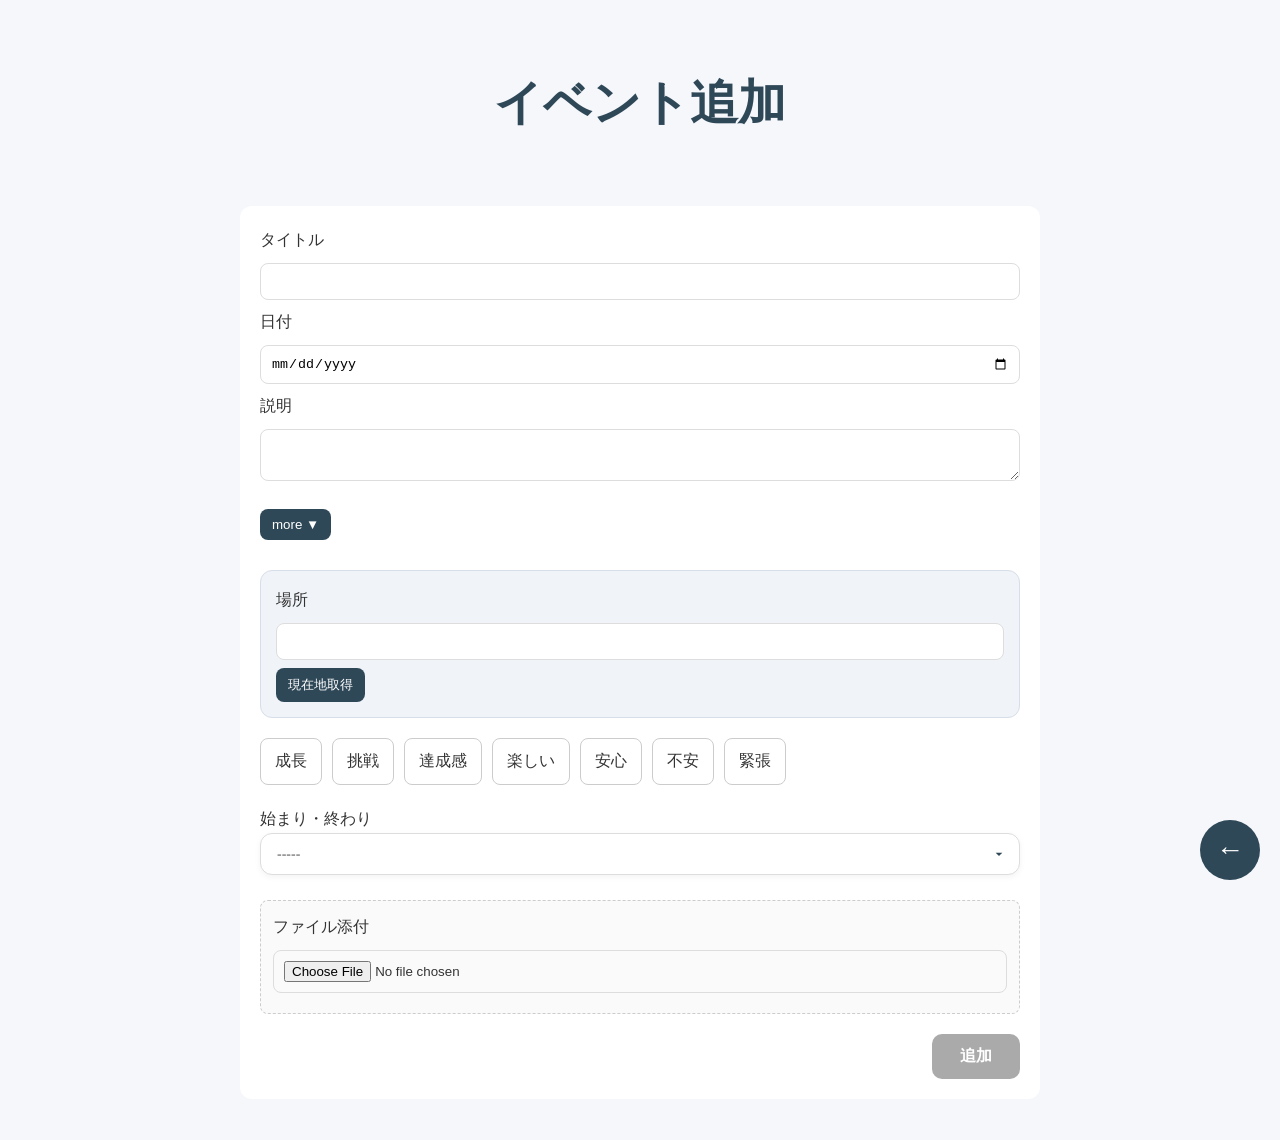
==== pages/add.html @ 01d5a5b8 "Add files via upload" ====
<!DOCTYPE html>
<html lang="ja">

<head>
    <meta charset="UTF-8">
    <meta name="viewport" content="width=device-width, initial-scale=1.0">
    <title>Life Log - add</title>
    <link rel="stylesheet" href="/css/style.css">
</head>

<body>

<header>
    <h1>イベント追加</h1>
</header>

<form class="form-area" onsubmit="return false;">

    <label>タイトル</label>
    <input type="text" id="title">

    <label>日付</label>
    <input type="date" id="date">

    <label>説明</label>
    <textarea id="description"></textarea>

    <!-- ✅ moreボタン -->
    <button type="button" id="toggleMore" class="more-btn">
        more ▼
    </button>

    <!-- ✅ 深掘りエリア -->
    <div id="moreSection" style="display:none;">

        <h3>振り返り（深掘り）</h3>

        <div class="form-group">
            <label>何をしたか（行動）</label>
            <textarea id="action"></textarea>
        </div>

        <div class="form-group">
            <label>どう感じたか（感情）</label>
            <textarea id="feeling"></textarea>
        </div>

        <div class="form-group">
            <label>なぜそう感じたか</label>
            <textarea id="reason"></textarea>
        </div>

        <div class="form-group">
            <label>得たもの・学び</label>
            <textarea id="learning"></textarea>
        </div>

        <div class="form-group">
            <label>今の自分への影響</label>
            <textarea id="impact"></textarea>
        </div>

        <hr>

        <h3>就活用（ガクチカ）</h3>

        <div class="form-group">
            <label>課題</label>
            <textarea id="problem"></textarea>
        </div>

        <div class="form-group">
            <label>工夫・行動</label>
            <textarea id="actionDetail"></textarea>
        </div>

        <div class="form-group">
            <label>結果</label>
            <textarea id="result"></textarea>
        </div>

        <hr>

        <h3>価値観・性格</h3>

        <div class="form-group">
            <label>自分らしさが出た点</label>
            <textarea id="strength"></textarea>
        </div>

        <div class="form-group">
            <label>弱さ・課題</label>
            <textarea id="weakness"></textarea>
        </div>

    </div>


    <div class="location-box">
        <label>場所</label>
        <input type="text" id="location">
        <button type="button" onclick="setCurrentLocation()">現在地取得</button>
        <p id="locationStatus"></p>
    </div>

    <div class="emotion-form">
        <label class="emotion-box"><input type="checkbox" value="成長"><span>成長</span></label>
        <label class="emotion-box"><input type="checkbox" value="挑戦"><span>挑戦</span></label>
        <label class="emotion-box"><input type="checkbox" value="達成感"><span>達成感</span></label>
        <label class="emotion-box"><input type="checkbox" value="楽しい"><span>楽しい</span></label>
        <label class="emotion-box"><input type="checkbox" value="安心"><span>安心</span></label>
        <label class="emotion-box"><input type="checkbox" value="不安"><span>不安</span></label>
        <label class="emotion-box"><input type="checkbox" value="緊張"><span>緊張</span></label>
    </div>
    
    <label>始まり・終わり</label>
    <select id="lifeStage">
        <option value="">-----</option>
        <option value="start">🚀 始まり</option>
        <option value="end">🏁 終わり</option>
    </select>

    <div id="colorPickerBox" style="display:none;">
        <label>背景色</label>

        <div class="color-palette" id="colorPalette">

            <div class="color-dot" data-color="#e3f2fd" style="background:#e3f2fd"></div>
            <div class="color-dot" data-color="#e8f5e9" style="background:#e8f5e9"></div>
            <div class="color-dot" data-color="#fff3e0" style="background:#fff3e0"></div>
            <div class="color-dot" data-color="#fce4ec" style="background:#fce4ec"></div>
            <div class="color-dot" data-color="#ede7f6" style="background:#ede7f6"></div>
            <div class="color-dot" data-color="#f3e5f5" style="background:#f3e5f5"></div>
            <div class="color-dot" data-color="#e0f2f1" style="background:#e0f2f1"></div>
            <div class="color-dot" data-color="#fffde7" style="background:#fffde7"></div>
            <div class="color-dot" data-color="#efebe9" style="background:#efebe9"></div>

        </div>

        <input type="hidden" id="bgColor">
    </div>

    <!-- ファイル -->
    <div class="file-box">
        <label>ファイル添付</label>
        <input type="file" id="fileInput">
        <p id="fileStatus"></p>
    </div>

    <div class="form-footer">
        <button type="button" id="addBtn" onclick="addEvent()" disabled>追加</button>
    </div>

</form>

<!-- FAB -->
<a href="../index.html" class="fab-button" aria-label="タイムラインへ戻る">
    ←
</a>

<script src="../js/data/dataManager.js"></script>
<script src="../js/add.js"></script>

</body>
</html>
---- css/style.css ----
/* =========================
   ベース設定
========================= */
* {
    margin: 0;
    padding: 0;
    box-sizing: border-box;
}

html {
    scroll-behavior: smooth;
}

body {
    font-family: "Yu Gothic", sans-serif;
    background-color: #f5f7fa;
    color: #333;
    line-height: 1.8;
}

/* =========================
   フォーカス（アクセシビリティ改善）
========================= */
input:focus,
textarea:focus {
    outline: none;
    border: 1px solid #2f4858;
    box-shadow: 0 0 0 3px rgba(47, 72, 88, 0.15);
}

/* =========================
   モーダル表示制御
========================= */
body.modal-open {
    overflow: hidden;
}

body.modal-open .fab-button {
    opacity: 0;
    pointer-events: none;
}

/* =========================
   ヘッダー
========================= */
header {
    text-align: center;
    padding: 60px 20px 40px;
}

header h1 {
    font-size: 48px;
    color: #2f4858;
}

/* =========================
   タイムライン
========================= */
.timeline {
    width: 90%;
    max-width: 1000px;
    margin: 50px auto 80px;
    position: relative;
}

/* 縦線 */
.timeline::before {
    content: "";
    position: absolute;
    top: 0;
    left: 120px;
    width: 4px;
    height: 100%;
    background: var(--line-bg);
}

/* =========================
   タイムラインアイテム
========================= */
.timeline-item {
    display: flex;
    margin-bottom: 50px;
    position: relative;
}

/* 年・月 */
.timeline-year,
.timeline-month {
    width: 60px;
    text-align: right;
    padding-right: 30px;
    font-weight: bold;
    white-space: nowrap;
}

.timeline-year {
    position: relative;
    top: 10px;
}

.timeline-month {
    position: relative;
    top: 15px;
}

.year-big {
    font-size: 22px;
    color: #2f4858;
}

.month-small {
    font-size: 16px;
    color: #666;
}

/* コンテンツ */
.timeline-content {
    flex: 1;
    position: relative;
    padding-left: 20px;
}

/* ドット */
.timeline-dot {
    position: absolute;
    top: 20px;
    left: 2px;
    transform: translateX(-50%);
    width: 18px;
    height: 18px;
    background: #5b7c99;
    border-radius: 50%;
}

/* =========================
   カード
========================= */
.event-card {
    background: white;
    border-radius: 18px;
    padding: 20px;
    box-shadow: 0 4px 12px rgba(0,0,0,0.08);
    position: relative; 
    transition: 0.2s ease;
}

/* =========================
   タイトル
========================= */
.title {
    font-weight: 600;
    font-size: 25px;
    color: #2f4858;
}


/* =========================
   日付・場所（メタ情報）
========================= */
.meta {
    font-size: 13px;
    color: #888;
    margin-top: 2px;
}


/* =========================
   説明
========================= */
.desc {
    margin-top: 10px;
    margin-bottom: 10px;
    line-height: 1.1;
    white-space: pre-line;
}

.event-card:hover {
    transform: translateY(-2px);
}

/* 編集ボタン */
.edit-btn {
    position: absolute;

    bottom: 10px;
    right: 10px;

    background: #4caf50;
    color: white;
    border: none;
    padding: 6px 12px;
    border-radius: 8px;

    opacity: 0.8;
    transition: 0.2s;
}

.edit-btn:hover {
    opacity: 1;
    cursor: pointer;
}

.fav-btn {
    position: absolute;
    top: 0px;
    right: 10px;
    background: transparent;
    border: none;
    font-size: 30px;
    color: #ccc;
    cursor: pointer;
    transition: 0.2s;
}

.fav-btn.active {
    color: gold;
}

.fav-btn:hover {
    transform: scale(1.2);
}

#favOnly {
    margin-right: 6px;
}


/* =========================
   タグ
========================= */
.emotion-tags {
    display: flex;
    flex-wrap: wrap;
    gap: 8px;
    margin-top: 10px;
}

.tag {
    display: inline-block;
    padding: 6px 14px;
    border-radius: 30px;
    color: white;
    font-size: 13px;
    font-weight: 500;
    letter-spacing: 0.3px;
    background: #90a4ae;
}

/* タグ色 */
.growth { background: #4caf50; }
.challenge { background: #ff9800; }
.happy { background: #fbc02d; }
.fun { background: #29b6f6; }
.relax { background: #7e57c2; }
.anxiety { background: #ef5350; }
.tension { background: #ab47bc; }
.hope { background: #42a5f5; }
.emotion { background: #ec407a; }
.regret { background: #8d6e63; }
.default-tag { background: #90a4ae; }

/* カラーパレット */
.color-palette {
    display: flex;
    gap: 10px;
    flex-wrap: wrap;
    margin-top: 8px;
}

.color-dot {
    width: 28px;
    height: 28px;
    border-radius: 50%;
    cursor: pointer;

    border: 2px solid rgba(0,0,0,0.08);
    transition: all 0.2s ease;
}

.color-dot:hover {
    transform: scale(1.1);

    /* ✅ ホバー時少し強調 */
    box-shadow: 0 4px 10px rgba(0,0,0,0.25);
}

.color-dot.selected {
    border: 2px solid #2f4858;
    transform: scale(1.2);
}

.status-color-dot {
    display: inline-block;
    width: 15px;
    height: 15px;
    border-radius: 50%;
    margin: 0 4px;
    vertical-align: middle;

    border: 1px solid rgba(0,0,0,0.2);
}

/* 白用 */
.status-color-dot.none {
    background: #ffffff;
    border: 1px solid #ccc;
}

/* =========================
   状態プルダウン（強化版）
========================= */

#lifeStage {
    width: 100%;
    padding: 12px 16px;
    margin-bottom: 10px;

    font-size: 14px;
    font-weight: 600;

    border: 1px solid #ddd;
    border-radius: 12px;

    background-color: #ffffff;
    color: #333;

    cursor: pointer;
    transition: all 0.25s ease;

    /* 矢印カスタム */
    appearance: none;
    -webkit-appearance: none;
    -moz-appearance: none;

    background-image: url("data:image/svg+xml;utf8,\<svg fill='%232f4858' height='20' viewBox='0 0 24 24' width='20' xmlns='http://www.w3.org/2000/svg'>\<path d='M7 10l5 5 5-5z'/>\</svg>");

    background-repeat: no-repeat;
    background-position: right 12px center;
    background-size: 16px;

    padding-right: 40px;

    box-shadow: 0 2px 6px rgba(0,0,0,0.05);
}

/* ホバー */
#lifeStage:hover {
    border-color: #2f4858;
    box-shadow: 0 4px 12px rgba(47, 72, 88, 0.15);
}

/* フォーカス */
#lifeStage:focus {
    outline: none;
    border: 1px solid #2f4858;
    box-shadow: 0 0 0 3px rgba(47, 72, 88, 0.15);
}

/* 未選択 */
#lifeStage.empty {
    color: #999;
}

/* =========================
   選択状態で色変化
========================= */

/* 始まり */
#lifeStage.start-selected {
    background-color: #e3f2fd;
    border-color: #42a5f5;
    color: #1565c0;
}

/* 終わり */
#lifeStage.end-selected {
    background-color: #fdecea;
    border-color: #ef5350;
    color: #c62828;
}

/* ちょいアニメーション */
#lifeStage.start-selected,
#lifeStage.end-selected {
    transform: scale(1.02);
}

/* option */
#lifeStage option {
    color: #333;
}

/* バッチ */
.stage-badge {
    position: absolute;
    top: 10px;
    left: 10px;
    padding: 5px 10px;
    font-size: 12px;
    border-radius: 20px;
    color: white;
}

.stage-badge.start {
    background: #42a5f5;
}

.stage-badge.end {
    background: #ef5350;
}

/* 共通バッジ */
.corner-badge {
    position: absolute;
    top: -15px;
    left: -10px;

    padding: 6px 14px;
    font-size: 12px;
    font-weight: bold;
    color: white;

    border-radius: 20px;

    box-shadow: 0 4px 10px rgba(0,0,0,0.2);

    z-index: 1;
}

/* はじまり */
.corner-badge.start {
    background: #42a5f5;
}

/* 終わり */
.corner-badge.end {
    background: #ef5350;
}

/* =========================
   カラー情報パネル
========================= */
.color-info {
    margin-top: 12px;
    padding: 12px;

    background: #f0f4f8;
    border: 1px solid #d8dee9;
    border-radius: 10px;

    font-size: 13px;
    color: #333;

    line-height: 1.6;

    min-height: 40px;

    transition: 0.2s ease;
}

/* 色表示ラベル */
.color-info .color-label {
    font-weight: bold;
    margin-bottom: 6px;
}

/* 未使用 */
.color-info.empty {
    color: #888;
}

/* =========================
   カラーツールチップ
========================= */

.color-tooltip {
    position: absolute;
    background: rgba(0,0,0,0.85);
    color: white;
    padding: 8px 10px;
    border-radius: 8px;

    font-size: 12px;
    line-height: 1.4;

    pointer-events: none;
    z-index: 9999;

    opacity: 0;
    transform: translateY(5px);
    transition: 0.2s;
}

.color-tooltip.show {
    opacity: 1;
    transform: translateY(0);
}

/* =========================
   フォーム
========================= */
.form-area {
    max-width: 800px;
    margin: 20px auto;
    padding: 20px;
    background: white;
    border-radius: 12px;
}

.form-area input,
.form-area textarea {
    width: 100%;
    margin: 8px 0;
    padding: 10px;
    border: 1px solid #ddd;
    border-radius: 8px;
}

/* =========================
   フォーム下部
========================= */
.form-footer {
    display: flex;
    justify-content: flex-end;
    gap: 12px;
    margin-top: 20px;
}

#searchBtn {
    background: #2f4858;
    color: white;
    border: none;
    padding: 10px 18px;
    border-radius: 10px;
    font-weight: bold;
    cursor: pointer;
    transition: 0.2s;
    box-shadow: 0 4px 10px rgba(47, 72, 88, 0.15);
}

#searchBtn:hover {
    background: #3b5b6e;
    transform: translateY(-1px);
}

#resetBtn {
    background: transparent;
    color: #2f4858;
    border: 1px solid #2f4858;
    padding: 10px 18px;
    border-radius: 10px;
    cursor: pointer;
    transition: 0.2s;
}

#resetBtn:hover {
    background: #f0f4f8;
    transform: translateY(-1px);
}

#searchBtn:active,
#resetBtn:active {
    transform: translateY(0px);
}

/* =========================
   戻るリンク
========================= */
.back-link {
    display: inline-flex;
    align-items: center;
    gap: 6px;

    margin-top: 30px;
    padding: 10px 14px;

    border-radius: 10px;

    background: #ffffff;
    border: 1px solid #d8dee9;

    color: #2f4858;
    font-weight: 600;
    font-size: 14px;

    text-decoration: none;

    transition: 0.2s ease;
    box-shadow: 0 2px 6px rgba(0,0,0,0.05);
}

.back-link:hover {
    transform: translateY(-2px);
    box-shadow: 0 6px 14px rgba(0,0,0,0.08);
    background: #f5f7fa;
}

.back-link:active {
    transform: translateY(0);
    box-shadow: 0 2px 6px rgba(0,0,0,0.05);
}

/* =========================
   ボタン
========================= */
#addBtn {
    background: #2f4858;
    color: white;

    border: none;
    border-radius: 10px;

    padding: 12px 28px;

    font-size: 16px;
    font-weight: bold;

    cursor: pointer;

    transition: 0.2s ease;
}

#addBtn:hover {
    background: #3b5b6e;
    transform: translateY(-1px);
}

#addBtn:disabled {
    background: #aaa;
    cursor: not-allowed;
    transform: none;
}

/* =========================
   感情タグUI
========================= */
.emotion-form {
    display: flex;
    flex-wrap: wrap;
    gap: 10px;
    margin-top: 10px;
    margin-bottom: 20px;
}

.emotion-box input {
    display: none;
}

.emotion-box span {
    display: inline-block;
    padding: 8px 14px;
    border: 1px solid #ccc;
    border-radius: 8px;
    cursor: pointer;
    background: white;
    transition: 0.2s;
    user-select: none;
}

.emotion-box input:checked + span {
    background: #2f4858;
    color: white;
    border-color: #2f4858;
}

.emotion-box span:hover {
    border-color: #2f4858;
}

/* =========================
   モーダル
========================= */
.modal {
    display: flex;
    position: fixed;
    inset: 0;
    background: rgba(0,0,0,0.4);
    justify-content: center;
    align-items: center;

    backdrop-filter: blur(6px);

    opacity: 0;
    pointer-events: none;
    transition: opacity 0.25s ease;
}


.modal,
.image-modal {
    z-index: 9999;
}

.modal.show {
    opacity: 1;
    pointer-events: auto;
}

.modal-content {
    position: relative;
    background: white;
    padding: 20px;
    border-radius: 12px;
    width: min(400px, 90%);
    max-height: 90vh;
    overflow-y: auto;
}

.modal-title {
    margin-bottom: 15px;
    font-size: 20px;
    color: #2f4858;
}

.form-group {
    display: flex;
    flex-direction: column;
    margin-bottom: 12px;
}

.form-group label {
    font-size: 13px;
    margin-bottom: 4px;
    color: #666;
}

.form-group input,
.form-group textarea {
    padding: 8px;
    border: 1px solid #ddd;
    border-radius: 8px;
    font-size: 14px;
}

.form-group textarea {
    min-height: 80px;
    resize: vertical;
}

.modal-close {
    position: absolute;
    top: 10px;
    right: 12px;
    border: none;
    background: transparent;
    font-size: 24px;
    cursor: pointer;
}

.keyword-row {
    display: flex;
    gap: 8px;
    margin-top: 5px;
}

.keyword-row input {
    width: 40%;
}

.keyword-row select {
    padding: 6px;
    border-radius: 8px;
}

/* =========================
   モーダルフッター
========================= */
.modal-footer {
    display: flex;
    justify-content: space-between;
    margin-top: 20px;
    text-align: right;
}

.save-btn {
    background: #2f4858;
    color: white;
    border: none;
    padding: 10px 14px;
    border-radius: 8px;
}

.delete-btn {
    background: #e53935;
    color: white;
    border: none;
    padding: 10px 14px;
    border-radius: 8px;
}

/* =========================
   FABボタン
========================= */
.fab-button {
    position: fixed;
    right: 20px;
    bottom: 20px;
    width: 60px;
    height: 60px;
    border-radius: 50%;
    background: #2f4858;
    color: white;
    display: flex;
    justify-content: center;
    align-items: center;
    font-size: 28px;
    text-decoration: none;
    transition: opacity 0.3s ease;
}

.fab-button.search {
    bottom: 90px;
    background: #4caf50;
    font-size: 24px;
}

.fab-button.sort {
    bottom: 160px;
    background: #2f4858;
}

.fab-group {
    position: fixed;
    right: 20px;
    bottom: 20px;

    display: flex;
    flex-direction: column;
    gap: 10px;

    transition: transform 0.3s, opacity 0.3s;
}

/* viewだけpositionを外す */
.view .fab-button {
    position: static;
}


.fab-group {
    position: fixed;
    right: 20px;
    bottom: 20px;

    display: flex;
    flex-direction: column;
    gap: 10px;

    transition: transform 0.3s, opacity 0.3s;
}

/* 個別色 */
.fab-button.edit {
    background: #4caf50;
    font-size: 24px;
}

.fab-button.delete {
    background: #ff3030;
}

.fab-button.back {
    background: #777;
}


/* =========================
   現在地UI
========================= */
.location-box {
    margin: 20px 0;
    padding: 15px;
    border-radius: 12px;
    background: #f0f4f8;
    border: 1px solid #d8dee9;
}

.location-box button {
    padding: 8px 12px;
    border: none;
    border-radius: 8px;
    background: #2f4858;
    color: white;
    cursor: pointer;
}

.location-box button:hover {
    opacity: 0.9;
}

/* =========================
   トースト
========================= */
.toast {
    position: fixed;
    bottom: 30px;
    right: 100px;

    background: #2f4858;
    color: white;

    padding: 12px 18px;
    border-radius: 10px;

    font-size: 14px;

    opacity: 0;
    transform: translateY(20px);
    transition: all 0.3s ease;

    pointer-events: none;
}

.toast .undo-btn {
    pointer-events: auto;
}


.toast.show {
    opacity: 1;
    transform: translateY(0);
}

.file-box {
    margin-top: 15px;
    padding: 12px;
    border: 1px dashed #ccc;
    border-radius: 8px;
    background: #fafafa;
}

.file-box input {
    margin-top: 8px;
}

.file-preview {
    margin-top: 8px;
    font-size: 13px;
    color: #555;
}

.preview-img {
    width: 120px;
    height: 120px;
    object-fit: cover;
    border-radius: 10px;
    margin-top: 8px;
    display: block;
}

.thumbnail {
    width: 80px;
    height: 80px;
    object-fit: cover;
    border-radius: 8px;
    margin-bottom: 6px;
}

.file-preview {
    margin-top: 10px;
    font-size: 13px;
    color: #555;
}

.file-box {
    margin-top: 15px;
    padding: 12px;
    border: 1px dashed #ccc;
    border-radius: 8px;
    background: #fafafa;
}

.file-gallery {
    display: flex;
    gap: 8px;
    flex-wrap: wrap;
    margin-top: 10px;
}

.file-gallery img {
    width: 80px;
    height: 80px;
    object-fit: cover;
    border-radius: 8px;
    cursor: pointer;
}

.image-modal {
    position: fixed;
    inset: 0;
    background: rgba(0,0,0,0.85);
    display: flex;
    justify-content: center;
    align-items: center;
    opacity: 0;
    pointer-events: none;
}

.image-modal.show {
    opacity: 1;
    pointer-events: auto;
}

.image-modal-content {
    max-width: 90%;
    max-height: 90%;
}

.nav {
    position: absolute;
    top: 50%;
    font-size: 40px;
    color: white;
    background: none;
    border: none;
    cursor: pointer;
}

.nav.left { left: 20px; }
.nav.right { right: 20px; }

.search-box {
    display: flex;
    gap: 8px;
    justify-content: center;
    margin: 20px;
    flex-wrap: wrap;
}

.search-box input,
.search-box select {
    padding: 8px;
    border: 1px solid #ddd;
    border-radius: 8px;
}

.fab-button.back {
    bottom: 90px;
    background: #2f4858;
    font-size: 22px;
}

/* =========================
   同じ色のカード接続線
========================= */
.timeline-lines {
    position: absolute;
    inset: 0;
    pointer-events: none;
}

:root {
    --timeline-line-x: 150px;
}

.timeline-line {
    position: absolute;
    left: calc(var(--timeline-line-x) - var(--offset, 0px));
    width: 8px;
    border-radius: 2px;
}

.year-nav {
    position: sticky;
    top: 10px;
    z-index: 100;

    display: flex;
    gap: 8px;
    justify-content: center;
    flex-wrap: wrap;

    padding: 8px 12px;

    background: rgba(255,255,255,0.5);
    backdrop-filter: blur(10px);

    border-radius: 999px;
    width: fit-content;
    margin: 10px auto 20px;

    box-shadow: 0 4px 12px rgba(0,0,0,0.08);
}

.year-btn.active {
    background: #2f4858;
    color: white;
}

.year-select {
    padding: 8px 12px;
    border-radius: 20px;
    border: 1px solid #2f4858;

    background: white;
    color: #2f4858;

    font-size: 14px;
    cursor: pointer;

    outline: none;
}

.year-select:hover {
    border-color: #1d3557;
}

.year-btn {
    padding: 6px 14px;

    border-radius: 999px;
    border: none;

    background: #eef3f7;
    color: #2f4858;

    font-size: 13px;
    cursor: pointer;

    transition: all 0.25s ease;
}

.year-btn:hover {
    background: #2f4858;
    color: white;
    transform: translateY(-2px) scale(1.03);
}

.undo-btn {
    margin-left: 12px;
    padding: 4px 10px;

    border: none;
    border-radius: 6px;

    background: #2f4858;
    color: white;

    cursor: pointer;
    font-size: 12px;
}

.undo-btn:hover {
    background: #1d3557;
}

.no-result {
    text-align: center;
    margin-top: 100px;
    color: #666;
}

.no-result p {
    font-size: 18px;
    margin-bottom: 8px;
}

.no-result small {
    font-size: 13px;
    color: #999;
}

.search-status {
    text-align: center;
    margin-bottom: 10px;
}

.status-box {
    display: inline-block;
    background: #eef3f7;
    padding: 6px 12px;
    border-radius: 20px;
    font-size: 13px;
}

.status-box button {
    margin-left: 10px;
    border: none;
    background: transparent;
    cursor: pointer;
}

.chip-container {
    display: flex;
    flex-wrap: wrap;
    gap: 6px;
    justify-content: center;
    margin-bottom: 10px;
    overflow-x: hidden;
}

.chip {
    display: inline-flex;
    align-items: center;
    gap: 6px;

    padding: 4px 10px;
    border-radius: 16px;
    background: #eef3f7;
    font-size: 12px;

    max-width: calc(100vw - 40px);
}

.chip button {
    border: none;
    background: transparent;
    cursor: pointer;
    font-size: 12px;
}

.more-btn {
    margin: 10px 0;
    padding: 8px 12px;
    background: #2f4858;
    color: #fff;
    border: none;
    border-radius: 8px;
    cursor: pointer;
}

.more-section {
    margin-top: 15px;
    padding: 15px;
    border-radius: 10px;
    background: #f7f9fb;
    border: 1px solid #ddd;
}

.section-title {
    margin-top: 20px;
    margin-bottom: 10px;
    font-size: 14px;
    color: #2f4858;
    border-left: 4px solid #2f4858;
    padding-left: 8px;
}

/* textarea統一 */
.more-section textarea {
    width: 100%;
    min-height: 60px;
    margin-top: 5px;
    margin-bottom: 10px;
    padding: 8px;
    border-radius: 6px;
    border: 1px solid #ccc;
    resize: vertical;
}

.meta {
    color: #666;
    font-size: 14px;
    margin-bottom: 5px;
}

.view-actions {
    bottom: 0;
    left: 0;
    width: 100%;
    background: white;
    padding: 10px;
    border-top: 1px solid #ddd;
    display: flex;
    justify-content: center;
    gap: 10px;
}

.view-actions button {
    padding: 10px 20px;
    border-radius: 8px;
    border: none;
    cursor: pointer;
}

.view-header {
    padding: 20px;
    text-align: center;
}

.view-header h2 {
    margin-top: 10px;
    margin-bottom: 8px;
}

.view-header .meta {
    font-size: 13px;
    opacity: 0.9;
}

.meta-row {
    display: flex;
    justify-content: center;
    gap: 20px;
    margin-top: 5px;
}

.view-container {
 max-width: 600px;    padding: 20px;
    margin: auto;
}

.view-desc {
    margin-top: -10px;
    margin-bottom: 50px;
    text-align: center;
    line-height: 1.6;
}

.view-emotion-tags {
    text-align: center;
}

.file-view {
    margin-top: 20px;
    text-align: center;
}

.view-image {
    max-width: 100%;
    border-radius: 12px;
    box-shadow: 0 3px 10px rgba(0,0,0,0.2);
}

.view-section {
    margin-top: 25px;
    padding: 16px;
    background: #f7f9fb;
    border-radius: 12px;
    border: 1px solid #ddd;
}

.view-section h3 {
    font-size: 14px;
    margin-bottom: 10px;
    border-left: 4px solid #2f4858;
    padding-left: 8px;
}


/* =========================
   モバイル
========================= */
@media (max-width: 768px) {

    header h1 {
        font-size: 32px;
    }

    .timeline::before {
        left: 40px;
    }

    .timeline::after {
        left: 40px
    }

    .timeline-item {
        flex-direction: column;
        align-items: flex-start;
    }

    .timeline-year,
    .timeline-month {
        width: auto;
        text-align: left;
        padding-left: 60px;
        padding-right: 0;
        top: 0px;
    }

    .timeline-month {
        top: -10px;
    }

    .timeline-content {
        width: 100%;
        padding-left: 60px;
    }

    .timeline-dot {
        top: -58px;
        left: 42px;
        transform: translateX(-50%);
    }

    .event-card {
        padding: 15px;
    }

    :root {
            --timeline-line-x: 90px;
        }

    
    .year-nav {
            justify-content: flex-start;
            overflow-x: auto;
            white-space: nowrap;
        }

    .year-btn {
        flex: 0 0 auto;
    }


}
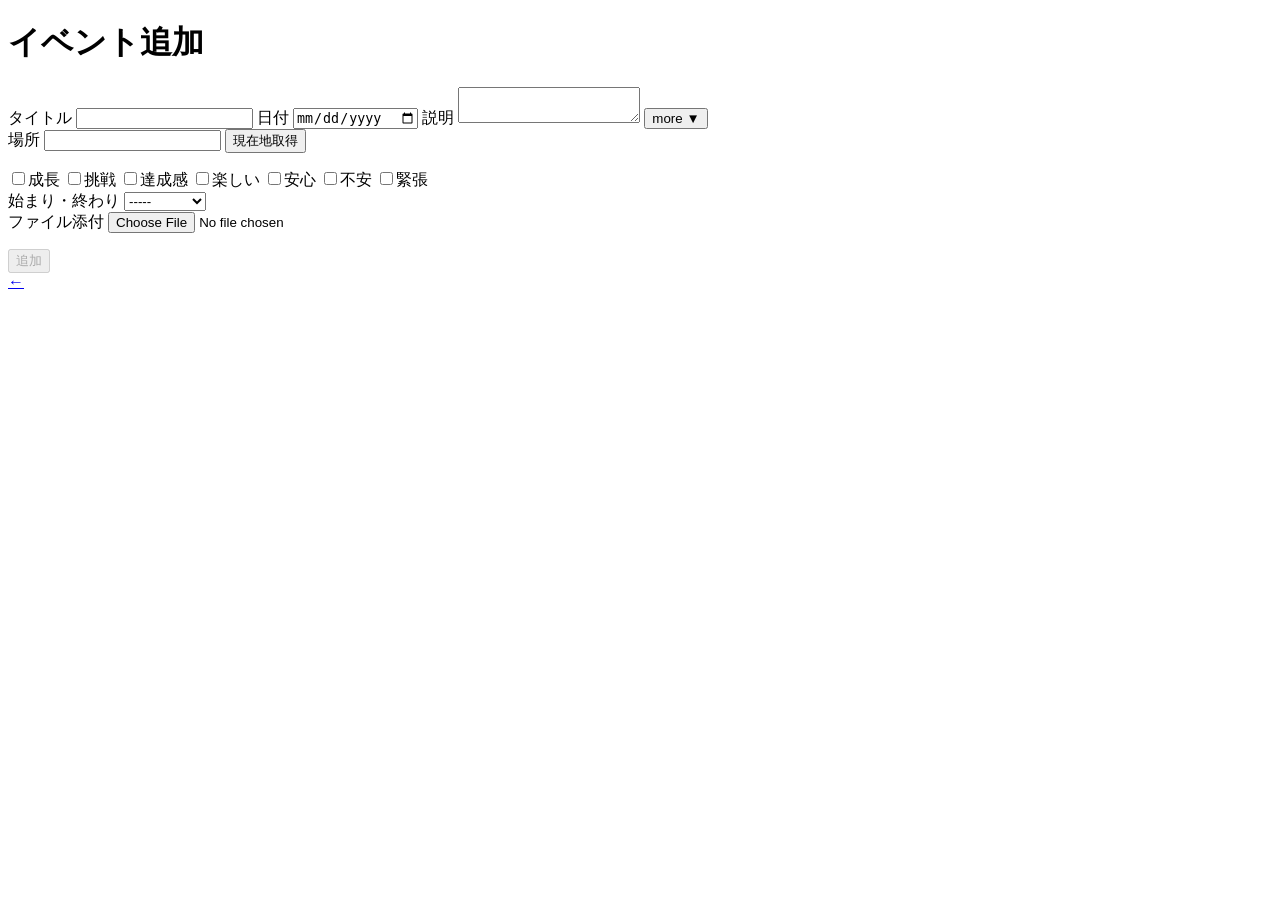
==== commit 35101964: "Add files via upload" ====
--- a/pages/add.html
+++ b/pages/add.html
@@ -5,7 +5,7 @@
     <meta charset="UTF-8">
     <meta name="viewport" content="width=device-width, initial-scale=1.0">
     <title>Life Log - add</title>
-    <link rel="stylesheet" href="/css/style.css">
+    <link rel="stylesheet" href="css/style.css">
 </head>
 
 <body>
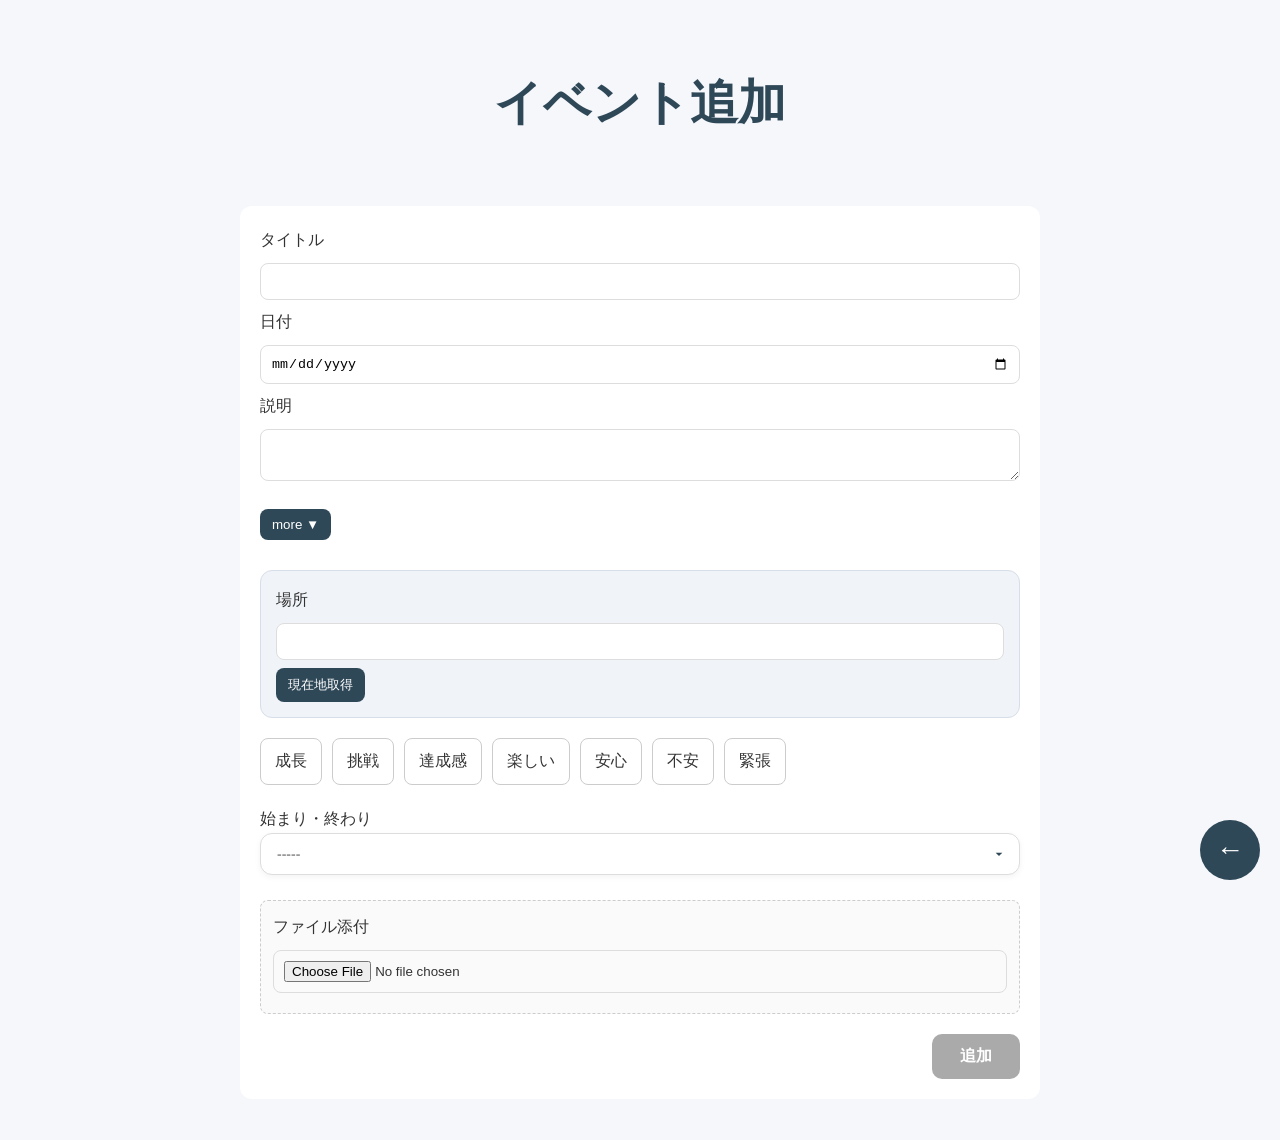
==== commit e66a66d4: "Add files via upload" ====
--- a/pages/add.html
+++ b/pages/add.html
@@ -5,7 +5,7 @@
     <meta charset="UTF-8">
     <meta name="viewport" content="width=device-width, initial-scale=1.0">
     <title>Life Log - add</title>
-    <link rel="stylesheet" href="css/style.css">
+    <link rel="stylesheet" href="../css/style.css">
 </head>
 
 <body>
--- a/css/style.css
+++ b/css/style.css
@@ -0,0 +1,1407 @@
+/* =========================
+   ベース設定
+========================= */
+* {
+    margin: 0;
+    padding: 0;
+    box-sizing: border-box;
+}
+
+html {
+    scroll-behavior: smooth;
+}
+
+body {
+    font-family: "Yu Gothic", sans-serif;
+    background-color: #f5f7fa;
+    color: #333;
+    line-height: 1.8;
+}
+
+/* =========================
+   フォーカス（アクセシビリティ改善）
+========================= */
+input:focus,
+textarea:focus {
+    outline: none;
+    border: 1px solid #2f4858;
+    box-shadow: 0 0 0 3px rgba(47, 72, 88, 0.15);
+}
+
+/* =========================
+   モーダル表示制御
+========================= */
+body.modal-open {
+    overflow: hidden;
+}
+
+body.modal-open .fab-button {
+    opacity: 0;
+    pointer-events: none;
+}
+
+/* =========================
+   ヘッダー
+========================= */
+header {
+    text-align: center;
+    padding: 60px 20px 40px;
+}
+
+header h1 {
+    font-size: 48px;
+    color: #2f4858;
+}
+
+/* =========================
+   タイムライン
+========================= */
+.timeline {
+    width: 90%;
+    max-width: 1000px;
+    margin: 50px auto 80px;
+    position: relative;
+}
+
+/* 縦線 */
+.timeline::before {
+    content: "";
+    position: absolute;
+    top: 0;
+    left: 120px;
+    width: 4px;
+    height: 100%;
+    background: var(--line-bg);
+}
+
+/* =========================
+   タイムラインアイテム
+========================= */
+.timeline-item {
+    display: flex;
+    margin-bottom: 50px;
+    position: relative;
+}
+
+/* 年・月 */
+.timeline-year,
+.timeline-month {
+    width: 60px;
+    text-align: right;
+    padding-right: 30px;
+    font-weight: bold;
+    white-space: nowrap;
+}
+
+.timeline-year {
+    position: relative;
+    top: 10px;
+}
+
+.timeline-month {
+    position: relative;
+    top: 15px;
+}
+
+.year-big {
+    font-size: 22px;
+    color: #2f4858;
+}
+
+.month-small {
+    font-size: 16px;
+    color: #666;
+}
+
+/* コンテンツ */
+.timeline-content {
+    flex: 1;
+    position: relative;
+    padding-left: 20px;
+}
+
+/* ドット */
+.timeline-dot {
+    position: absolute;
+    top: 20px;
+    left: 2px;
+    transform: translateX(-50%);
+    width: 18px;
+    height: 18px;
+    background: #5b7c99;
+    border-radius: 50%;
+}
+
+/* =========================
+   カード
+========================= */
+.event-card {
+    background: white;
+    border-radius: 18px;
+    padding: 20px;
+    box-shadow: 0 4px 12px rgba(0,0,0,0.08);
+    position: relative; 
+    transition: 0.2s ease;
+}
+
+/* =========================
+   タイトル
+========================= */
+.title {
+    font-weight: 600;
+    font-size: 25px;
+    color: #2f4858;
+}
+
+
+/* =========================
+   日付・場所（メタ情報）
+========================= */
+.meta {
+    font-size: 13px;
+    color: #888;
+    margin-top: 2px;
+}
+
+
+/* =========================
+   説明
+========================= */
+.desc {
+    margin-top: 10px;
+    margin-bottom: 10px;
+    line-height: 1.1;
+    white-space: pre-line;
+}
+
+.event-card:hover {
+    transform: translateY(-2px);
+}
+
+/* 編集ボタン */
+.edit-btn {
+    position: absolute;
+
+    bottom: 10px;
+    right: 10px;
+
+    background: #4caf50;
+    color: white;
+    border: none;
+    padding: 6px 12px;
+    border-radius: 8px;
+
+    opacity: 0.8;
+    transition: 0.2s;
+}
+
+.edit-btn:hover {
+    opacity: 1;
+    cursor: pointer;
+}
+
+.fav-btn {
+    position: absolute;
+    top: 0px;
+    right: 10px;
+    background: transparent;
+    border: none;
+    font-size: 30px;
+    color: #ccc;
+    cursor: pointer;
+    transition: 0.2s;
+}
+
+.fav-btn.active {
+    color: gold;
+}
+
+.fav-btn:hover {
+    transform: scale(1.2);
+}
+
+#favOnly {
+    margin-right: 6px;
+}
+
+
+/* =========================
+   タグ
+========================= */
+.emotion-tags {
+    display: flex;
+    flex-wrap: wrap;
+    gap: 8px;
+    margin-top: 10px;
+}
+
+.tag {
+    display: inline-block;
+    padding: 6px 14px;
+    border-radius: 30px;
+    color: white;
+    font-size: 13px;
+    font-weight: 500;
+    letter-spacing: 0.3px;
+    background: #90a4ae;
+}
+
+/* タグ色 */
+.growth { background: #4caf50; }
+.challenge { background: #ff9800; }
+.happy { background: #fbc02d; }
+.fun { background: #29b6f6; }
+.relax { background: #7e57c2; }
+.anxiety { background: #ef5350; }
+.tension { background: #ab47bc; }
+.hope { background: #42a5f5; }
+.emotion { background: #ec407a; }
+.regret { background: #8d6e63; }
+.default-tag { background: #90a4ae; }
+
+/* カラーパレット */
+.color-palette {
+    display: flex;
+    gap: 10px;
+    flex-wrap: wrap;
+    margin-top: 8px;
+}
+
+.color-dot {
+    width: 28px;
+    height: 28px;
+    border-radius: 50%;
+    cursor: pointer;
+
+    border: 2px solid rgba(0,0,0,0.08);
+    transition: all 0.2s ease;
+}
+
+.color-dot:hover {
+    transform: scale(1.1);
+
+    /* ✅ ホバー時少し強調 */
+    box-shadow: 0 4px 10px rgba(0,0,0,0.25);
+}
+
+.color-dot.selected {
+    border: 2px solid #2f4858;
+    transform: scale(1.2);
+}
+
+.status-color-dot {
+    display: inline-block;
+    width: 15px;
+    height: 15px;
+    border-radius: 50%;
+    margin: 0 4px;
+    vertical-align: middle;
+
+    border: 1px solid rgba(0,0,0,0.2);
+}
+
+/* 白用 */
+.status-color-dot.none {
+    background: #ffffff;
+    border: 1px solid #ccc;
+}
+
+/* =========================
+   状態プルダウン（強化版）
+========================= */
+
+#lifeStage {
+    width: 100%;
+    padding: 12px 16px;
+    margin-bottom: 10px;
+
+    font-size: 14px;
+    font-weight: 600;
+
+    border: 1px solid #ddd;
+    border-radius: 12px;
+
+    background-color: #ffffff;
+    color: #333;
+
+    cursor: pointer;
+    transition: all 0.25s ease;
+
+    /* 矢印カスタム */
+    appearance: none;
+    -webkit-appearance: none;
+    -moz-appearance: none;
+
+    background-image: url("data:image/svg+xml;utf8,\<svg fill='%232f4858' height='20' viewBox='0 0 24 24' width='20' xmlns='http://www.w3.org/2000/svg'>\<path d='M7 10l5 5 5-5z'/>\</svg>");
+
+    background-repeat: no-repeat;
+    background-position: right 12px center;
+    background-size: 16px;
+
+    padding-right: 40px;
+
+    box-shadow: 0 2px 6px rgba(0,0,0,0.05);
+}
+
+/* ホバー */
+#lifeStage:hover {
+    border-color: #2f4858;
+    box-shadow: 0 4px 12px rgba(47, 72, 88, 0.15);
+}
+
+/* フォーカス */
+#lifeStage:focus {
+    outline: none;
+    border: 1px solid #2f4858;
+    box-shadow: 0 0 0 3px rgba(47, 72, 88, 0.15);
+}
+
+/* 未選択 */
+#lifeStage.empty {
+    color: #999;
+}
+
+/* =========================
+   選択状態で色変化
+========================= */
+
+/* 始まり */
+#lifeStage.start-selected {
+    background-color: #e3f2fd;
+    border-color: #42a5f5;
+    color: #1565c0;
+}
+
+/* 終わり */
+#lifeStage.end-selected {
+    background-color: #fdecea;
+    border-color: #ef5350;
+    color: #c62828;
+}
+
+/* ちょいアニメーション */
+#lifeStage.start-selected,
+#lifeStage.end-selected {
+    transform: scale(1.02);
+}
+
+/* option */
+#lifeStage option {
+    color: #333;
+}
+
+/* バッチ */
+.stage-badge {
+    position: absolute;
+    top: 10px;
+    left: 10px;
+    padding: 5px 10px;
+    font-size: 12px;
+    border-radius: 20px;
+    color: white;
+}
+
+.stage-badge.start {
+    background: #42a5f5;
+}
+
+.stage-badge.end {
+    background: #ef5350;
+}
+
+/* 共通バッジ */
+.corner-badge {
+    position: absolute;
+    top: -15px;
+    left: -10px;
+
+    padding: 6px 14px;
+    font-size: 12px;
+    font-weight: bold;
+    color: white;
+
+    border-radius: 20px;
+
+    box-shadow: 0 4px 10px rgba(0,0,0,0.2);
+
+    z-index: 1;
+}
+
+/* はじまり */
+.corner-badge.start {
+    background: #42a5f5;
+}
+
+/* 終わり */
+.corner-badge.end {
+    background: #ef5350;
+}
+
+/* =========================
+   カラー情報パネル
+========================= */
+.color-info {
+    margin-top: 12px;
+    padding: 12px;
+
+    background: #f0f4f8;
+    border: 1px solid #d8dee9;
+    border-radius: 10px;
+
+    font-size: 13px;
+    color: #333;
+
+    line-height: 1.6;
+
+    min-height: 40px;
+
+    transition: 0.2s ease;
+}
+
+/* 色表示ラベル */
+.color-info .color-label {
+    font-weight: bold;
+    margin-bottom: 6px;
+}
+
+/* 未使用 */
+.color-info.empty {
+    color: #888;
+}
+
+/* =========================
+   カラーツールチップ
+========================= */
+
+.color-tooltip {
+    position: absolute;
+    background: rgba(0,0,0,0.85);
+    color: white;
+    padding: 8px 10px;
+    border-radius: 8px;
+
+    font-size: 12px;
+    line-height: 1.4;
+
+    pointer-events: none;
+    z-index: 9999;
+
+    opacity: 0;
+    transform: translateY(5px);
+    transition: 0.2s;
+}
+
+.color-tooltip.show {
+    opacity: 1;
+    transform: translateY(0);
+}
+
+/* =========================
+   フォーム
+========================= */
+.form-area {
+    max-width: 800px;
+    margin: 20px auto;
+    padding: 20px;
+    background: white;
+    border-radius: 12px;
+}
+
+.form-area input,
+.form-area textarea {
+    width: 100%;
+    margin: 8px 0;
+    padding: 10px;
+    border: 1px solid #ddd;
+    border-radius: 8px;
+}
+
+/* =========================
+   フォーム下部
+========================= */
+.form-footer {
+    display: flex;
+    justify-content: flex-end;
+    gap: 12px;
+    margin-top: 20px;
+}
+
+#searchBtn {
+    background: #2f4858;
+    color: white;
+    border: none;
+    padding: 10px 18px;
+    border-radius: 10px;
+    font-weight: bold;
+    cursor: pointer;
+    transition: 0.2s;
+    box-shadow: 0 4px 10px rgba(47, 72, 88, 0.15);
+}
+
+#searchBtn:hover {
+    background: #3b5b6e;
+    transform: translateY(-1px);
+}
+
+#resetBtn {
+    background: transparent;
+    color: #2f4858;
+    border: 1px solid #2f4858;
+    padding: 10px 18px;
+    border-radius: 10px;
+    cursor: pointer;
+    transition: 0.2s;
+}
+
+#resetBtn:hover {
+    background: #f0f4f8;
+    transform: translateY(-1px);
+}
+
+#searchBtn:active,
+#resetBtn:active {
+    transform: translateY(0px);
+}
+
+/* =========================
+   戻るリンク
+========================= */
+.back-link {
+    display: inline-flex;
+    align-items: center;
+    gap: 6px;
+
+    margin-top: 30px;
+    padding: 10px 14px;
+
+    border-radius: 10px;
+
+    background: #ffffff;
+    border: 1px solid #d8dee9;
+
+    color: #2f4858;
+    font-weight: 600;
+    font-size: 14px;
+
+    text-decoration: none;
+
+    transition: 0.2s ease;
+    box-shadow: 0 2px 6px rgba(0,0,0,0.05);
+}
+
+.back-link:hover {
+    transform: translateY(-2px);
+    box-shadow: 0 6px 14px rgba(0,0,0,0.08);
+    background: #f5f7fa;
+}
+
+.back-link:active {
+    transform: translateY(0);
+    box-shadow: 0 2px 6px rgba(0,0,0,0.05);
+}
+
+/* =========================
+   ボタン
+========================= */
+#addBtn {
+    background: #2f4858;
+    color: white;
+
+    border: none;
+    border-radius: 10px;
+
+    padding: 12px 28px;
+
+    font-size: 16px;
+    font-weight: bold;
+
+    cursor: pointer;
+
+    transition: 0.2s ease;
+}
+
+#addBtn:hover {
+    background: #3b5b6e;
+    transform: translateY(-1px);
+}
+
+#addBtn:disabled {
+    background: #aaa;
+    cursor: not-allowed;
+    transform: none;
+}
+
+/* =========================
+   感情タグUI
+========================= */
+.emotion-form {
+    display: flex;
+    flex-wrap: wrap;
+    gap: 10px;
+    margin-top: 10px;
+    margin-bottom: 20px;
+}
+
+.emotion-box input {
+    display: none;
+}
+
+.emotion-box span {
+    display: inline-block;
+    padding: 8px 14px;
+    border: 1px solid #ccc;
+    border-radius: 8px;
+    cursor: pointer;
+    background: white;
+    transition: 0.2s;
+    user-select: none;
+}
+
+.emotion-box input:checked + span {
+    background: #2f4858;
+    color: white;
+    border-color: #2f4858;
+}
+
+.emotion-box span:hover {
+    border-color: #2f4858;
+}
+
+/* =========================
+   モーダル
+========================= */
+.modal {
+    display: flex;
+    position: fixed;
+    inset: 0;
+    background: rgba(0,0,0,0.4);
+    justify-content: center;
+    align-items: center;
+
+    backdrop-filter: blur(6px);
+
+    opacity: 0;
+    pointer-events: none;
+    transition: opacity 0.25s ease;
+}
+
+
+.modal,
+.image-modal {
+    z-index: 9999;
+}
+
+.modal.show {
+    opacity: 1;
+    pointer-events: auto;
+}
+
+.modal-content {
+    position: relative;
+    background: white;
+    padding: 20px;
+    border-radius: 12px;
+    width: min(400px, 90%);
+    max-height: 90vh;
+    overflow-y: auto;
+}
+
+.modal-title {
+    margin-bottom: 15px;
+    font-size: 20px;
+    color: #2f4858;
+}
+
+.form-group {
+    display: flex;
+    flex-direction: column;
+    margin-bottom: 12px;
+}
+
+.form-group label {
+    font-size: 13px;
+    margin-bottom: 4px;
+    color: #666;
+}
+
+.form-group input,
+.form-group textarea {
+    padding: 8px;
+    border: 1px solid #ddd;
+    border-radius: 8px;
+    font-size: 14px;
+}
+
+.form-group textarea {
+    min-height: 80px;
+    resize: vertical;
+}
+
+.modal-close {
+    position: absolute;
+    top: 10px;
+    right: 12px;
+    border: none;
+    background: transparent;
+    font-size: 24px;
+    cursor: pointer;
+}
+
+.keyword-row {
+    display: flex;
+    gap: 8px;
+    margin-top: 5px;
+}
+
+.keyword-row input {
+    width: 40%;
+}
+
+.keyword-row select {
+    padding: 6px;
+    border-radius: 8px;
+}
+
+/* =========================
+   モーダルフッター
+========================= */
+.modal-footer {
+    display: flex;
+    justify-content: space-between;
+    margin-top: 20px;
+    text-align: right;
+}
+
+.save-btn {
+    background: #2f4858;
+    color: white;
+    border: none;
+    padding: 10px 14px;
+    border-radius: 8px;
+}
+
+.delete-btn {
+    background: #e53935;
+    color: white;
+    border: none;
+    padding: 10px 14px;
+    border-radius: 8px;
+}
+
+/* =========================
+   FABボタン
+========================= */
+.fab-button {
+    position: fixed;
+    right: 20px;
+    bottom: 20px;
+    width: 60px;
+    height: 60px;
+    border-radius: 50%;
+    background: #2f4858;
+    color: white;
+    display: flex;
+    justify-content: center;
+    align-items: center;
+    font-size: 28px;
+    text-decoration: none;
+    transition: opacity 0.3s ease;
+}
+
+.fab-button.search {
+    bottom: 90px;
+    background: #4caf50;
+    font-size: 24px;
+}
+
+.fab-button.sort {
+    bottom: 160px;
+    background: #2f4858;
+}
+
+.fab-group {
+    position: fixed;
+    right: 20px;
+    bottom: 20px;
+
+    display: flex;
+    flex-direction: column;
+    gap: 10px;
+
+    transition: transform 0.3s, opacity 0.3s;
+}
+
+/* viewだけpositionを外す */
+.view .fab-button {
+    position: static;
+}
+
+
+.fab-group {
+    position: fixed;
+    right: 20px;
+    bottom: 20px;
+
+    display: flex;
+    flex-direction: column;
+    gap: 10px;
+
+    transition: transform 0.3s, opacity 0.3s;
+}
+
+/* 個別色 */
+.fab-button.edit {
+    background: #4caf50;
+    font-size: 24px;
+}
+
+.fab-button.delete {
+    background: #ff3030;
+}
+
+.fab-button.back {
+    background: #777;
+}
+
+
+/* =========================
+   現在地UI
+========================= */
+.location-box {
+    margin: 20px 0;
+    padding: 15px;
+    border-radius: 12px;
+    background: #f0f4f8;
+    border: 1px solid #d8dee9;
+}
+
+.location-box button {
+    padding: 8px 12px;
+    border: none;
+    border-radius: 8px;
+    background: #2f4858;
+    color: white;
+    cursor: pointer;
+}
+
+.location-box button:hover {
+    opacity: 0.9;
+}
+
+/* =========================
+   トースト
+========================= */
+.toast {
+    position: fixed;
+    bottom: 30px;
+    right: 100px;
+
+    background: #2f4858;
+    color: white;
+
+    padding: 12px 18px;
+    border-radius: 10px;
+
+    font-size: 14px;
+
+    opacity: 0;
+    transform: translateY(20px);
+    transition: all 0.3s ease;
+
+    pointer-events: none;
+}
+
+.toast .undo-btn {
+    pointer-events: auto;
+}
+
+
+.toast.show {
+    opacity: 1;
+    transform: translateY(0);
+}
+
+.file-box {
+    margin-top: 15px;
+    padding: 12px;
+    border: 1px dashed #ccc;
+    border-radius: 8px;
+    background: #fafafa;
+}
+
+.file-box input {
+    margin-top: 8px;
+}
+
+.file-preview {
+    margin-top: 8px;
+    font-size: 13px;
+    color: #555;
+}
+
+.preview-img {
+    width: 120px;
+    height: 120px;
+    object-fit: cover;
+    border-radius: 10px;
+    margin-top: 8px;
+    display: block;
+}
+
+.thumbnail {
+    width: 80px;
+    height: 80px;
+    object-fit: cover;
+    border-radius: 8px;
+    margin-bottom: 6px;
+}
+
+.file-preview {
+    margin-top: 10px;
+    font-size: 13px;
+    color: #555;
+}
+
+.file-box {
+    margin-top: 15px;
+    padding: 12px;
+    border: 1px dashed #ccc;
+    border-radius: 8px;
+    background: #fafafa;
+}
+
+.file-gallery {
+    display: flex;
+    gap: 8px;
+    flex-wrap: wrap;
+    margin-top: 10px;
+}
+
+.file-gallery img {
+    width: 80px;
+    height: 80px;
+    object-fit: cover;
+    border-radius: 8px;
+    cursor: pointer;
+}
+
+.image-modal {
+    position: fixed;
+    inset: 0;
+    background: rgba(0,0,0,0.85);
+    display: flex;
+    justify-content: center;
+    align-items: center;
+    opacity: 0;
+    pointer-events: none;
+}
+
+.image-modal.show {
+    opacity: 1;
+    pointer-events: auto;
+}
+
+.image-modal-content {
+    max-width: 90%;
+    max-height: 90%;
+}
+
+.nav {
+    position: absolute;
+    top: 50%;
+    font-size: 40px;
+    color: white;
+    background: none;
+    border: none;
+    cursor: pointer;
+}
+
+.nav.left { left: 20px; }
+.nav.right { right: 20px; }
+
+.search-box {
+    display: flex;
+    gap: 8px;
+    justify-content: center;
+    margin: 20px;
+    flex-wrap: wrap;
+}
+
+.search-box input,
+.search-box select {
+    padding: 8px;
+    border: 1px solid #ddd;
+    border-radius: 8px;
+}
+
+.fab-button.back {
+    bottom: 90px;
+    background: #2f4858;
+    font-size: 22px;
+}
+
+/* =========================
+   同じ色のカード接続線
+========================= */
+.timeline-lines {
+    position: absolute;
+    inset: 0;
+    pointer-events: none;
+}
+
+:root {
+    --timeline-line-x: 150px;
+}
+
+.timeline-line {
+    position: absolute;
+    left: calc(var(--timeline-line-x) - var(--offset, 0px));
+    width: 8px;
+    border-radius: 2px;
+}
+
+.year-nav {
+    position: sticky;
+    top: 10px;
+    z-index: 100;
+
+    display: flex;
+    gap: 8px;
+    justify-content: center;
+    flex-wrap: wrap;
+
+    padding: 8px 12px;
+
+    background: rgba(255,255,255,0.5);
+    backdrop-filter: blur(10px);
+
+    border-radius: 999px;
+    width: fit-content;
+    margin: 10px auto 20px;
+
+    box-shadow: 0 4px 12px rgba(0,0,0,0.08);
+}
+
+.year-btn.active {
+    background: #2f4858;
+    color: white;
+}
+
+.year-select {
+    padding: 8px 12px;
+    border-radius: 20px;
+    border: 1px solid #2f4858;
+
+    background: white;
+    color: #2f4858;
+
+    font-size: 14px;
+    cursor: pointer;
+
+    outline: none;
+}
+
+.year-select:hover {
+    border-color: #1d3557;
+}
+
+.year-btn {
+    padding: 6px 14px;
+
+    border-radius: 999px;
+    border: none;
+
+    background: #eef3f7;
+    color: #2f4858;
+
+    font-size: 13px;
+    cursor: pointer;
+
+    transition: all 0.25s ease;
+}
+
+.year-btn:hover {
+    background: #2f4858;
+    color: white;
+    transform: translateY(-2px) scale(1.03);
+}
+
+.undo-btn {
+    margin-left: 12px;
+    padding: 4px 10px;
+
+    border: none;
+    border-radius: 6px;
+
+    background: #2f4858;
+    color: white;
+
+    cursor: pointer;
+    font-size: 12px;
+}
+
+.undo-btn:hover {
+    background: #1d3557;
+}
+
+.no-result {
+    text-align: center;
+    margin-top: 100px;
+    color: #666;
+}
+
+.no-result p {
+    font-size: 18px;
+    margin-bottom: 8px;
+}
+
+.no-result small {
+    font-size: 13px;
+    color: #999;
+}
+
+.search-status {
+    text-align: center;
+    margin-bottom: 10px;
+}
+
+.status-box {
+    display: inline-block;
+    background: #eef3f7;
+    padding: 6px 12px;
+    border-radius: 20px;
+    font-size: 13px;
+}
+
+.status-box button {
+    margin-left: 10px;
+    border: none;
+    background: transparent;
+    cursor: pointer;
+}
+
+.chip-container {
+    display: flex;
+    flex-wrap: wrap;
+    gap: 6px;
+    justify-content: center;
+    margin-bottom: 10px;
+    overflow-x: hidden;
+}
+
+.chip {
+    display: inline-flex;
+    align-items: center;
+    gap: 6px;
+
+    padding: 4px 10px;
+    border-radius: 16px;
+    background: #eef3f7;
+    font-size: 12px;
+
+    max-width: calc(100vw - 40px);
+}
+
+.chip button {
+    border: none;
+    background: transparent;
+    cursor: pointer;
+    font-size: 12px;
+}
+
+.more-btn {
+    margin: 10px 0;
+    padding: 8px 12px;
+    background: #2f4858;
+    color: #fff;
+    border: none;
+    border-radius: 8px;
+    cursor: pointer;
+}
+
+.more-section {
+    margin-top: 15px;
+    padding: 15px;
+    border-radius: 10px;
+    background: #f7f9fb;
+    border: 1px solid #ddd;
+}
+
+.section-title {
+    margin-top: 20px;
+    margin-bottom: 10px;
+    font-size: 14px;
+    color: #2f4858;
+    border-left: 4px solid #2f4858;
+    padding-left: 8px;
+}
+
+/* textarea統一 */
+.more-section textarea {
+    width: 100%;
+    min-height: 60px;
+    margin-top: 5px;
+    margin-bottom: 10px;
+    padding: 8px;
+    border-radius: 6px;
+    border: 1px solid #ccc;
+    resize: vertical;
+}
+
+.meta {
+    color: #666;
+    font-size: 14px;
+    margin-bottom: 5px;
+}
+
+.view-actions {
+    bottom: 0;
+    left: 0;
+    width: 100%;
+    background: white;
+    padding: 10px;
+    border-top: 1px solid #ddd;
+    display: flex;
+    justify-content: center;
+    gap: 10px;
+}
+
+.view-actions button {
+    padding: 10px 20px;
+    border-radius: 8px;
+    border: none;
+    cursor: pointer;
+}
+
+.view-header {
+    padding: 20px;
+    text-align: center;
+}
+
+.view-header h2 {
+    margin-top: 10px;
+    margin-bottom: 8px;
+}
+
+.view-header .meta {
+    font-size: 13px;
+    opacity: 0.9;
+}
+
+.meta-row {
+    display: flex;
+    justify-content: center;
+    gap: 20px;
+    margin-top: 5px;
+}
+
+.view-container {
+ max-width: 600px;    padding: 20px;
+    margin: auto;
+}
+
+.view-desc {
+    margin-top: -10px;
+    margin-bottom: 50px;
+    text-align: center;
+    line-height: 1.6;
+}
+
+.view-emotion-tags {
+    text-align: center;
+}
+
+.file-view {
+    margin-top: 20px;
+    text-align: center;
+}
+
+.view-image {
+    max-width: 100%;
+    border-radius: 12px;
+    box-shadow: 0 3px 10px rgba(0,0,0,0.2);
+}
+
+.view-section {
+    margin-top: 25px;
+    padding: 16px;
+    background: #f7f9fb;
+    border-radius: 12px;
+    border: 1px solid #ddd;
+}
+
+.view-section h3 {
+    font-size: 14px;
+    margin-bottom: 10px;
+    border-left: 4px solid #2f4858;
+    padding-left: 8px;
+}
+
+
+/* =========================
+   モバイル
+========================= */
+@media (max-width: 768px) {
+
+    header h1 {
+        font-size: 32px;
+    }
+
+    .timeline::before {
+        left: 40px;
+    }
+
+    .timeline::after {
+        left: 40px
+    }
+
+    .timeline-item {
+        flex-direction: column;
+        align-items: flex-start;
+    }
+
+    .timeline-year,
+    .timeline-month {
+        width: auto;
+        text-align: left;
+        padding-left: 60px;
+        padding-right: 0;
+        top: 0px;
+    }
+
+    .timeline-month {
+        top: -10px;
+    }
+
+    .timeline-content {
+        width: 100%;
+        padding-left: 60px;
+    }
+
+    .timeline-dot {
+        top: -58px;
+        left: 42px;
+        transform: translateX(-50%);
+    }
+
+    .event-card {
+        padding: 15px;
+    }
+
+    :root {
+            --timeline-line-x: 90px;
+        }
+
+    
+    .year-nav {
+            justify-content: flex-start;
+            overflow-x: auto;
+            white-space: nowrap;
+        }
+
+    .year-btn {
+        flex: 0 0 auto;
+    }
+
+
+}
